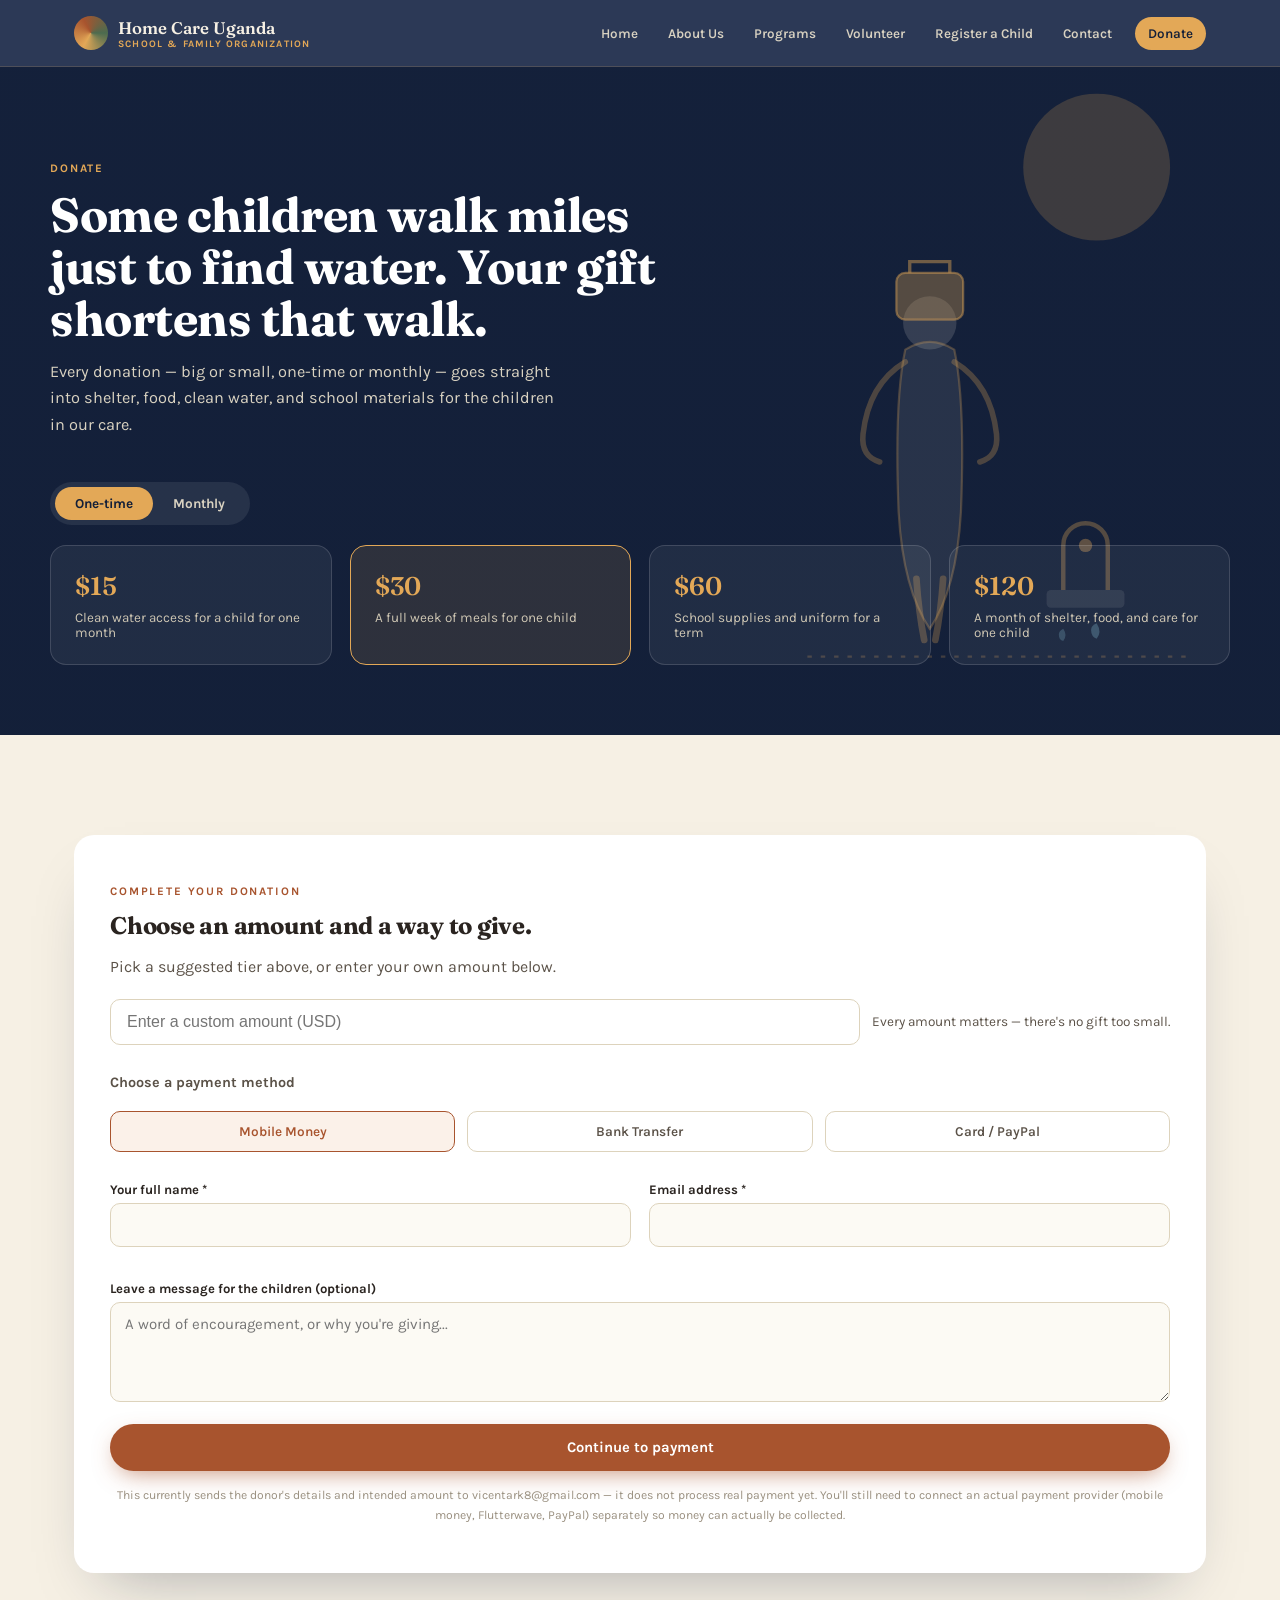
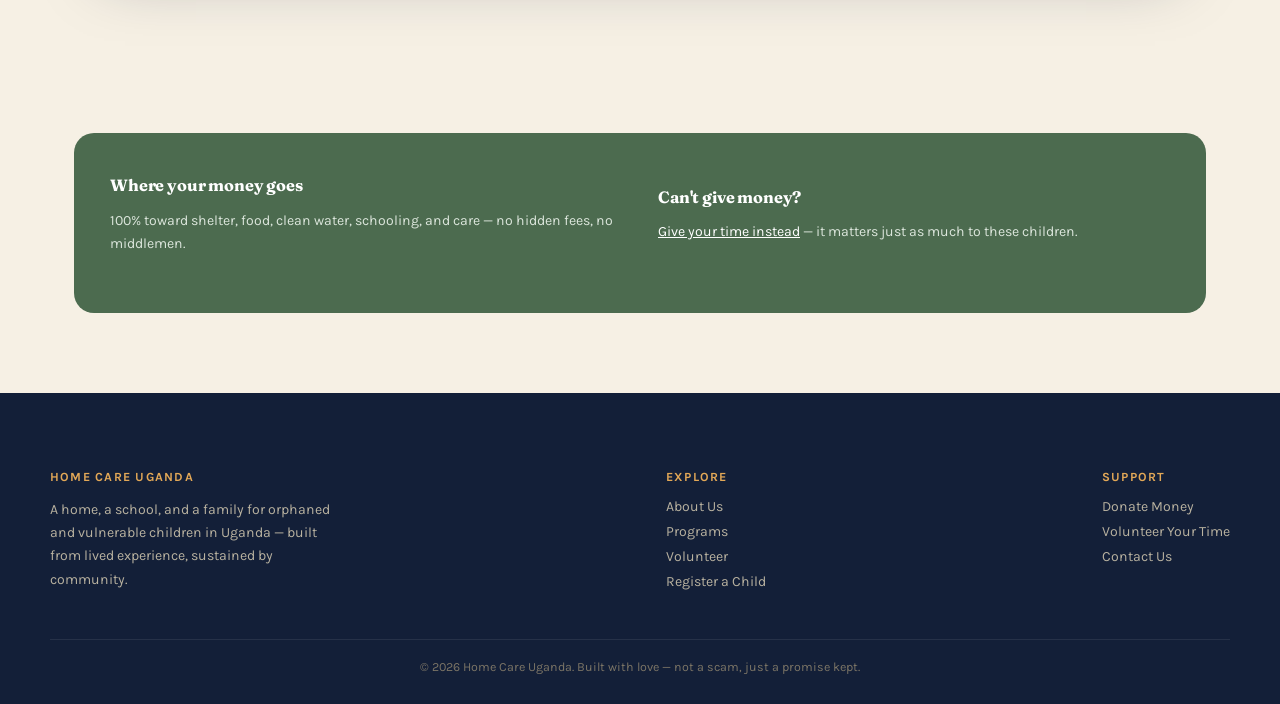
==== donate.html @ a2523b5e "Add files via upload" ====
<!DOCTYPE html>
<html lang="en">
<head>
<meta charset="UTF-8">
<meta name="viewport" content="width=device-width, initial-scale=1.0">
<title>Donate — Home Care Uganda</title>
<link rel="preconnect" href="https://fonts.googleapis.com">
<link href="https://fonts.googleapis.com/css2?family=Fraunces:opsz,wght@9..144,400;9..144,500;9..144,600;9..144,700&family=Karla:ital,wght@0,400;0,500;0,600;0,700;1,400&display=swap" rel="stylesheet">
<link rel="stylesheet" href="styles.css">
</head>
<body data-page="donate">

<header>
  <nav>
    <div class="brand">
      <div class="brand-mark"></div>
      <div class="brand-name">Home Care Uganda<small>SCHOOL &amp; FAMILY ORGANIZATION</small></div>
    </div>
    <button class="hamburger" id="hamburger">☰</button>
    <div class="navlinks" id="navlinks">
      <a data-nav="home" href="index.html">Home</a>
      <a data-nav="about" href="about.html">About Us</a>
      <a data-nav="programs" href="programs.html">Programs</a>
      <a data-nav="volunteer" href="volunteer.html">Volunteer</a>
      <a data-nav="register" href="register.html">Register a Child</a>
      <a data-nav="contact" href="contact.html">Contact</a>
      <a data-nav="donate" href="donate.html" class="cta">Donate</a>
    </div>
  </nav>
</header>

<!-- DONATION HERO with illustrated background art (child at a water source, drawn in-house — not a stock photo) -->
<div class="donate-hero">
  <div class="donate-hero-art" aria-hidden="true">
    <svg viewBox="0 0 400 600" xmlns="http://www.w3.org/2000/svg">
      <!-- sun -->
      <circle cx="300" cy="90" r="66" fill="rgba(227,168,87,0.22)"/>
      <!-- ground -->
      <line x1="40" y1="530" x2="380" y2="530" stroke="rgba(227,168,87,0.25)" stroke-width="2" stroke-dasharray="4 8"/>
      <!-- well / water point -->
      <rect x="255" y="470" width="70" height="16" rx="4" fill="rgba(246,240,228,0.10)"/>
      <path d="M270 470 v-40 a20 20 0 0140 0 v40" fill="none" stroke="rgba(227,168,87,0.35)" stroke-width="4"/>
      <circle cx="290" cy="430" r="6" fill="rgba(227,168,87,0.4)"/>
      <!-- water droplets -->
      <path d="M300 500 q5 8 0 14 q-5-2-5-8 q0-4 5-6z" fill="rgba(120,180,200,0.35)"/>
      <path d="M270 505 q4 6 0 11 q-4-1-4-6 q0-3 4-5z" fill="rgba(120,180,200,0.3)"/>
      <!-- child figure carrying jerrycan -->
      <g>
        <circle cx="150" cy="230" r="24" fill="rgba(246,240,228,0.16)"/>
        <path d="M128 254 Q118 300 122 400 Q126 470 150 505 Q174 470 178 400 Q182 300 172 254 Q150 240 128 254 Z" fill="rgba(246,240,228,0.10)" stroke="rgba(227,168,87,0.30)" stroke-width="2"/>
        <path d="M128 265 Q95 285 90 330 Q88 350 105 355" fill="none" stroke="rgba(227,168,87,0.30)" stroke-width="5" stroke-linecap="round"/>
        <path d="M172 265 Q205 285 210 330 Q212 350 195 355" fill="none" stroke="rgba(227,168,87,0.30)" stroke-width="5" stroke-linecap="round"/>
        <rect x="120" y="185" width="60" height="42" rx="8" fill="rgba(227,168,87,0.35)" stroke="rgba(227,168,87,0.5)" stroke-width="2"/>
        <path d="M132 185 v-10 h36 v10" fill="none" stroke="rgba(227,168,87,0.5)" stroke-width="3"/>
        <path d="M138 460 Q140 490 145 515 M162 460 Q160 490 155 515" fill="none" stroke="rgba(227,168,87,0.30)" stroke-width="6" stroke-linecap="round"/>
      </g>
    </svg>
  </div>
  <div class="donate-hero-inner">
    <p class="eyebrow light">DONATE</p>
    <h1>Some children walk miles just to find water. Your gift shortens that walk.</h1>
    <p class="lead">Every donation — big or small, one-time or monthly — goes straight into shelter, food, clean water, and school materials for the children in our care.</p>

    <div class="tier-toggle" role="group" aria-label="Donation frequency">
      <button type="button" class="active">One-time</button>
      <button type="button">Monthly</button>
    </div>

    <div class="tier-grid">
      <div class="tier-card" data-amount="15">
        <div class="amt">$15</div>
        <div class="impact">Clean water access for a child for one month</div>
      </div>
      <div class="tier-card selected" data-amount="30">
        <div class="amt">$30</div>
        <div class="impact">A full week of meals for one child</div>
      </div>
      <div class="tier-card" data-amount="60">
        <div class="amt">$60</div>
        <div class="impact">School supplies and uniform for a term</div>
      </div>
      <div class="tier-card" data-amount="120">
        <div class="amt">$120</div>
        <div class="impact">A month of shelter, food, and care for one child</div>
      </div>
    </div>
  </div>
</div>

<section class="block tight">
  <div class="donate-form-panel fade-in">
    <p class="eyebrow">COMPLETE YOUR DONATION</p>
    <h2 style="font-size:1.5rem; margin-top:6px; margin-bottom:6px;">Choose an amount and a way to give.</h2>
    <p style="margin-bottom:0;">Pick a suggested tier above, or enter your own amount below.</p>

    <div class="custom-amount-row">
      <input type="number" id="customAmount" placeholder="Enter a custom amount (USD)" min="1">
      <span style="font-size:0.85rem; color:var(--ink-soft);">Every amount matters — there's no gift too small.</span>
    </div>

    <p style="margin-top:26px; margin-bottom:8px; font-weight:700; font-size:0.9rem;">Choose a payment method</p>
    <div class="donate-methods">
      <div class="method-chip active">Mobile Money</div>
      <div class="method-chip">Bank Transfer</div>
      <div class="method-chip">Card / PayPal</div>
    </div>

    <form data-validate style="margin-top:30px;">
      <div class="form-grid">
        <div class="field">
          <label for="d-name">Your full name *</label>
          <input type="text" id="d-name" name="name" required>
        </div>
        <div class="field">
          <label for="d-email">Email address *</label>
          <input type="email" id="d-email" name="email" required>
        </div>
        <div class="field full">
          <label for="d-message">Leave a message for the children (optional)</label>
          <textarea id="d-message" name="message" placeholder="A word of encouragement, or why you're giving..."></textarea>
        </div>
      </div>
      <button type="submit" class="btn btn-primary" style="width:100%; justify-content:center; margin-top:6px;">Continue to payment</button>
      <p style="font-size:0.76rem; color:#9A9080; margin-top:14px; text-align:center;">
        This currently sends the donor's details and intended amount to vicentark8@gmail.com — it does not process real payment yet. You'll still need to connect an actual payment provider (mobile money, Flutterwave, PayPal) separately so money can actually be collected.
      </p>
    </form>
  </div>
</section>

<section class="block">
  <div class="trust-band">
    <div class="trust-item">
      <h4>Where your money goes</h4>
      <p>100% toward shelter, food, clean water, schooling, and care — no hidden fees, no middlemen.</p>
    </div>
    <div class="trust-item">
      <h4>Can't give money?</h4>
      <p><a href="volunteer.html" style="color:#fff; text-decoration:underline;">Give your time instead</a> — it matters just as much to these children.</p>
    </div>
  </div>
</section>

<footer>
  <div class="footer-inner">
    <div class="footer-col" style="max-width:280px;">
      <h5>HOME CARE UGANDA</h5>
      <p>A home, a school, and a family for orphaned and vulnerable children in Uganda — built from lived experience, sustained by community.</p>
    </div>
    <div class="footer-col">
      <h5>EXPLORE</h5>
      <a href="about.html">About Us</a>
      <a href="programs.html">Programs</a>
      <a href="volunteer.html">Volunteer</a>
      <a href="register.html">Register a Child</a>
    </div>
    <div class="footer-col">
      <h5>SUPPORT</h5>
      <a href="donate.html">Donate Money</a>
      <a href="volunteer.html">Volunteer Your Time</a>
      <a href="contact.html">Contact Us</a>
    </div>
  </div>
  <div class="footer-bottom">© 2026 Home Care Uganda. Built with love — not a scam, just a promise kept.</div>
</footer>

<script src="script.js"></script>
</body>
</html>
---- styles.css ----
/* ===========================================================
   HOME CARE UGANDA — SHARED STYLESHEET
   Link this file in every page: <link rel="stylesheet" href="styles.css">
   =========================================================== */

:root{
  --indigo:#1B2A4A;
  --indigo-deep:#131F38;
  --rust:#A8542E;
  --rust-light:#C6693D;
  --gold:#E3A857;
  --green:#4C6B4F;
  --ivory:#F6F0E4;
  --ivory-dim:#EDE4D2;
  --ink:#2A2420;
  --ink-soft:#5B5248;
  --radius:14px;
}
*{box-sizing:border-box;}
html{scroll-behavior:smooth;}
body{
  margin:0;
  font-family:'Karla',sans-serif;
  color:var(--ink);
  background:var(--ivory);
  -webkit-font-smoothing:antialiased;
}
h1,h2,h3,h4{
  font-family:'Fraunces',serif;
  margin:0;
  line-height:1.08;
  letter-spacing:-0.01em;
}
p{line-height:1.65; color:var(--ink-soft);}
a{text-decoration:none; color:inherit;}
button{font-family:inherit; cursor:pointer;}
ul{margin:0; padding:0;}

.eyebrow{
  font-size:0.72rem; font-weight:700; letter-spacing:0.16em;
  text-transform:uppercase; color:var(--rust);
}
.eyebrow.light{color:var(--gold);}

/* Bark-cloth inspired texture */
.barkcloth{
  background-color:var(--indigo);
  background-image:
    repeating-linear-gradient(115deg, rgba(230,180,100,0.05) 0 2px, transparent 2px 26px),
    repeating-linear-gradient(25deg, rgba(230,180,100,0.04) 0 1px, transparent 1px 18px);
}

/* ---------- NAV ---------- */
header{
  position:sticky; top:0; z-index:100;
  background:rgba(27,42,74,0.92);
  backdrop-filter:blur(8px);
  border-bottom:1px solid rgba(230,180,100,0.18);
}
nav{
  max-width:1180px; margin:0 auto;
  display:flex; align-items:center; justify-content:space-between;
  padding:16px 24px;
}
.brand{display:flex; align-items:center; gap:10px; color:var(--ivory);}
.brand-mark{
  width:34px;height:34px;border-radius:50%;
  background:conic-gradient(from 210deg, var(--gold), var(--rust), var(--green), var(--gold));
  flex-shrink:0;
}
.brand-name{font-family:'Fraunces',serif; font-size:1.05rem; font-weight:600;}
.brand-name small{display:block; font-family:'Karla',sans-serif; font-size:0.62rem; letter-spacing:0.12em; color:var(--gold); font-weight:700;}
.navlinks{display:flex; gap:4px; align-items:center;}
.navlinks a{
  background:none; border:none; color:#D9D2C1; font-size:0.84rem; font-weight:600;
  padding:9px 13px; border-radius:20px; transition:all .2s; display:inline-block;
}
.navlinks a:hover, .navlinks a.active{background:rgba(230,180,100,0.16); color:var(--gold);}
.navlinks a.cta{background:var(--gold); color:var(--indigo-deep); margin-left:6px;}
.navlinks a.cta:hover{background:#EEBB6E; color:var(--indigo-deep);}
.hamburger{display:none; background:none; border:none; color:var(--ivory); font-size:1.5rem;}
@media (max-width:960px){
  .navlinks{position:absolute; top:100%; left:0; right:0; background:var(--indigo-deep); flex-direction:column; align-items:stretch; padding:10px 16px 18px; display:none; gap:2px;}
  .navlinks.open{display:flex;}
  .navlinks a{text-align:left; width:100%;}
  .navlinks a.cta{margin-left:0; margin-top:6px; text-align:center;}
  .hamburger{display:block;}
}

/* ---------- PAGE HERO (used on about/programs/volunteer/contact/register) ---------- */
.page-hero{
  padding:64px 24px 56px; color:var(--ivory); position:relative; overflow:hidden;
}
.page-hero-inner{max-width:1180px; margin:0 auto; position:relative; z-index:2;}
.page-hero h1{font-size:clamp(2rem,4.4vw,3rem); font-weight:600; color:#fff; max-width:760px;}
.page-hero p.lead{max-width:560px; font-size:1.02rem; color:#D9D2C1; margin-top:14px;}
.page-hero-art{
  position:absolute; right:2%; top:50%; transform:translateY(-50%);
  width:200px; opacity:0.85; pointer-events:none; z-index:1;
}
.page-hero-art svg{width:100%; height:auto;}
@media (max-width:820px){.page-hero-art{display:none;}}

/* ---------- HOME HERO ---------- */
.hero{position:relative; overflow:hidden; padding:90px 24px 110px; color:var(--ivory);}
.hero::before{
  content:""; position:absolute; right:-10%; top:-20%; width:600px; height:600px; border-radius:50%;
  background:radial-gradient(circle, rgba(227,168,87,0.35), transparent 70%);
}
.hero-inner{max-width:1180px; margin:0 auto; position:relative; z-index:2;}
.hero h1{font-size:clamp(2.2rem, 5vw, 3.6rem); font-weight:600; max-width:820px; color:#fff;}
.hero .accent{color:var(--gold); font-style:italic; font-weight:500;}
.hero p.lead{max-width:560px; font-size:1.08rem; color:#D9D2C1; margin-top:18px;}
.hero-actions{display:flex; gap:14px; margin-top:32px; flex-wrap:wrap;}
.btn{
  display:inline-flex; align-items:center; gap:8px;
  padding:13px 26px; border-radius:30px; font-weight:700; font-size:0.92rem;
  border:2px solid transparent; transition:transform .15s, box-shadow .15s;
}
.btn:hover{transform:translateY(-2px);}
.btn-primary{background:var(--rust); color:#fff; box-shadow:0 8px 24px -8px rgba(168,84,46,0.7);}
.btn-primary:hover{background:var(--rust-light);}
.btn-ghost{border-color:rgba(246,240,228,0.4); color:var(--ivory);}
.btn-ghost:hover{border-color:var(--gold); color:var(--gold);}
.sunrise-divider{position:relative; height:64px; margin-top:60px;}
.sunrise-divider svg{position:absolute; bottom:-2px; left:0; width:100%; height:auto;}

.stats-row{max-width:1180px; margin:40px auto 0; display:flex; gap:28px; flex-wrap:wrap; position:relative; z-index:2;}
.stat{flex:1; min-width:140px;}
.stat .num{font-family:'Fraunces',serif; font-size:2.1rem; color:var(--gold); font-weight:600;}
.stat .label{font-size:0.8rem; color:#C9C0AC; margin-top:2px;}

/* ---------- SECTIONS ---------- */
section.block{max-width:1180px; margin:0 auto; padding:80px 24px;}
section.block.tight{padding-top:40px;}
.section-head{max-width:640px; margin-bottom:44px;}
.section-head h2{font-size:clamp(1.7rem,3.4vw,2.4rem); margin-top:8px; font-weight:600;}
.section-head p{margin-top:12px; font-size:1rem;}

/* ---------- CARDS ---------- */
.weave-card{background:#fff; border-radius:var(--radius); padding:26px; position:relative; border:1px solid #E7DEC9;}
.weave-card::before{content:""; position:absolute; inset:6px; border-radius:9px; border:1px dashed rgba(168,84,46,0.25); pointer-events:none;}

.grid3{display:grid; grid-template-columns:repeat(3,1fr); gap:22px;}
.grid4{display:grid; grid-template-columns:repeat(4,1fr); gap:18px;}
.grid2{display:grid; grid-template-columns:1fr 1fr; gap:22px;}
@media (max-width:900px){.grid3{grid-template-columns:1fr 1fr;} .grid4{grid-template-columns:1fr 1fr;}}
@media (max-width:760px){.grid2{grid-template-columns:1fr;}}
@media (max-width:600px){.grid3{grid-template-columns:1fr;} .grid4{grid-template-columns:1fr;}}

.icon-circle{width:52px; height:52px; border-radius:50%; display:flex; align-items:center; justify-content:center; background:var(--ivory-dim); margin-bottom:16px;}
.icon-circle svg{width:26px; height:26px;}

/* ---------- PROGRAMS ---------- */
.program-card{cursor:pointer;}
.program-card h3{font-size:1.15rem; margin-bottom:8px;}
.program-card .tag{font-size:0.72rem; font-weight:700; color:var(--rust); letter-spacing:0.06em; text-transform:uppercase;}
.program-detail{display:none; margin-top:18px; padding-top:18px; border-top:1px dashed #E1D5B8;}
.program-detail.open{display:block;}
.program-detail ul{margin:10px 0 0; padding-left:18px; list-style:disc;}
.program-detail li{margin-bottom:6px; font-size:0.94rem; color:var(--ink-soft);}
.chevron{transition:transform .2s; display:inline-block;}
.program-card.expanded .chevron{transform:rotate(180deg);}

/* ---------- ABOUT TABS ---------- */
.subtabs{display:flex; gap:8px; margin-bottom:30px; flex-wrap:wrap;}
.subtabs button{background:#fff; border:1px solid #E1D5B8; padding:9px 18px; border-radius:24px; font-size:0.85rem; font-weight:600; color:var(--ink-soft);}
.subtabs button.active{background:var(--indigo); color:var(--gold); border-color:var(--indigo);}
.subpanel{display:none;}
.subpanel.active{display:block;}
.story-quote{border-left:3px solid var(--rust); padding-left:20px; margin:22px 0; font-family:'Fraunces',serif; font-size:1.15rem; font-style:italic; color:var(--ink);}

/* ---------- MOMENTS GALLERY ---------- */
.moment-card{border-radius:var(--radius); overflow:hidden; background:#fff; border:1px solid #E7DEC9;}
.moment-visual{height:150px; display:flex; align-items:center; justify-content:center; position:relative;}
.moment-visual svg{width:64px; height:64px; position:relative; z-index:2;}
.moment-caption{padding:14px 16px;}
.moment-caption .tag{font-size:0.68rem; letter-spacing:0.1em; text-transform:uppercase; color:var(--rust); font-weight:700;}
.moment-caption p{margin:4px 0 0; font-size:0.88rem;}
.placeholder-note{text-align:center; font-size:0.78rem; color:#B0A48C; margin-top:20px; font-style:italic;}

/* ---------- TRUST BAND ---------- */
.trust-band{background:var(--green); color:#fff; border-radius:20px; padding:44px 36px; display:flex; gap:36px; flex-wrap:wrap; align-items:center;}
.trust-band .trust-item{flex:1; min-width:200px;}
.trust-band h4{color:#fff; font-size:1.02rem; margin-bottom:6px;}
.trust-band p{color:#DCE6DC; font-size:0.88rem;}

/* ---------- INVOLVE / VOLUNTEER CARDS ---------- */
.involve-card{border-radius:18px; padding:32px; color:#fff; position:relative; overflow:hidden;}
.involve-card.money{background:linear-gradient(135deg, var(--rust), var(--rust-light));}
.involve-card.time{background:linear-gradient(135deg, var(--indigo), var(--indigo-deep));}
.involve-card h3{color:#fff; font-size:1.4rem; margin-bottom:10px;}
.involve-card p{color:rgba(255,255,255,0.85);}
.involve-card .btn{margin-top:20px; background:#fff; color:var(--ink);}
.involve-card .btn:hover{background:var(--gold); color:#fff;}

/* ---------- DONATION PAGE ---------- */
.donate-hero{
  position:relative; overflow:hidden; padding:80px 24px 70px; color:#fff;
  background:linear-gradient(180deg, rgba(19,31,56,0.88), rgba(19,31,56,0.94)), var(--indigo);
}
.donate-hero-art{
  position:absolute; right:0; bottom:0; height:100%; width:46%;
  opacity:0.9; pointer-events:none;
}
.donate-hero-art svg{width:100%; height:100%;}
.donate-hero-inner{max-width:1180px; margin:0 auto; position:relative; z-index:2;}
.donate-hero h1{font-size:clamp(2rem,4.4vw,3rem); color:#fff; max-width:640px;}
.donate-hero p.lead{max-width:520px; color:#D9D2C1; margin-top:14px; font-size:1.02rem;}

.tier-toggle{display:inline-flex; background:rgba(255,255,255,0.08); border-radius:30px; padding:5px; margin-top:26px;}
.tier-toggle button{
  border:none; background:none; color:#D9D2C1; padding:9px 20px; border-radius:24px; font-weight:700; font-size:0.85rem;
}
.tier-toggle button.active{background:var(--gold); color:var(--indigo-deep);}

.tier-grid{display:grid; grid-template-columns:repeat(4,1fr); gap:18px; margin-top:20px; position:relative; z-index:2;}
@media (max-width:960px){.tier-grid{grid-template-columns:1fr 1fr;}}
@media (max-width:560px){.tier-grid{grid-template-columns:1fr;}}
.tier-card{
  background:rgba(255,255,255,0.06); border:1px solid rgba(255,255,255,0.14); border-radius:16px; padding:24px;
  transition:transform .15s, border-color .15s; cursor:pointer;
}
.tier-card:hover{transform:translateY(-3px); border-color:var(--gold);}
.tier-card.selected{border-color:var(--gold); background:rgba(227,168,87,0.12);}
.tier-card .amt{font-family:'Fraunces',serif; font-size:1.6rem; color:var(--gold); font-weight:600;}
.tier-card .impact{font-size:0.84rem; color:#CFC7B4; margin-top:8px;}

.donate-form-panel{
  background:#fff; border-radius:20px; padding:36px; margin-top:60px; box-shadow:0 30px 60px -30px rgba(19,31,56,0.35);
}
.custom-amount-row{display:flex; gap:12px; align-items:center; margin-top:18px; flex-wrap:wrap;}
.custom-amount-row input[type="number"]{
  flex:1; min-width:160px; padding:13px 16px; border-radius:10px; border:1px solid #DDD3BC; font-size:1rem;
}
.donate-methods{display:flex; gap:12px; flex-wrap:wrap; margin-top:16px;}
.method-chip{border:1px solid #DDD3BC; border-radius:10px; padding:12px 16px; font-size:0.85rem; font-weight:600; color:var(--ink-soft); flex:1; min-width:140px; text-align:center;}
.method-chip.active{border-color:var(--rust); color:var(--rust); background:#FBF1E9;}

/* ---------- FORMS (donation + register) ---------- */
.form-grid{display:grid; grid-template-columns:1fr 1fr; gap:18px;}
@media (max-width:640px){.form-grid{grid-template-columns:1fr;}}
.field{display:flex; flex-direction:column; gap:6px; margin-bottom:16px;}
.field.full{grid-column:1 / -1;}
.field label{font-size:0.82rem; font-weight:700; color:var(--ink);}
.field .hint{font-size:0.74rem; color:#9A9080;}
.field input, .field select, .field textarea{
  padding:12px 14px; border-radius:10px; border:1px solid #DDD3BC; font-family:inherit; font-size:0.94rem; background:#FCFAF4;
}
.field input:focus, .field select:focus, .field textarea:focus{outline:2px solid var(--gold); border-color:var(--gold);}
.field textarea{resize:vertical; min-height:100px;}
.consent-row{display:flex; align-items:flex-start; gap:10px; margin:18px 0;}
.consent-row input{margin-top:3px;}
.consent-row label{font-size:0.86rem; color:var(--ink-soft);}
.form-note{
  background:var(--ivory-dim); border-left:3px solid var(--gold); padding:14px 18px; border-radius:8px; font-size:0.86rem; color:var(--ink-soft); margin-bottom:26px;
}
fieldset{border:none; padding:0; margin:0 0 28px;}
fieldset legend{font-family:'Fraunces',serif; font-size:1.15rem; margin-bottom:14px; padding:0;}

/* ---------- PROCESS STEPS (register page) ---------- */
.steps{display:flex; gap:0; margin-bottom:50px; flex-wrap:wrap;}
.step{flex:1; min-width:180px; padding:0 18px 0 0; position:relative;}
.step .step-num{
  width:34px; height:34px; border-radius:50%; background:var(--rust); color:#fff; display:flex; align-items:center; justify-content:center;
  font-weight:700; font-size:0.9rem; margin-bottom:12px;
}
.step h4{font-size:0.98rem; margin-bottom:4px;}
.step p{font-size:0.84rem;}

/* ---------- FOOTER ---------- */
footer{background:var(--indigo-deep); color:#B9B2A0; padding:56px 24px 30px;}
.footer-inner{max-width:1180px; margin:0 auto; display:flex; justify-content:space-between; gap:40px; flex-wrap:wrap;}
.footer-col h5{color:var(--gold); font-size:0.78rem; letter-spacing:0.1em; text-transform:uppercase; margin-bottom:14px;}
.footer-col p, .footer-col a{display:block; font-size:0.88rem; margin-bottom:8px; color:#B9B2A0;}
.footer-col a:hover{color:var(--gold);}
.footer-bottom{max-width:1180px; margin:40px auto 0; padding-top:20px; border-top:1px solid rgba(255,255,255,0.08); font-size:0.78rem; text-align:center; color:#7C7566;}

.fade-in{opacity:0; transform:translateY(16px); transition:opacity .6s ease, transform .6s ease;}
.fade-in.visible{opacity:1; transform:translateY(0);}
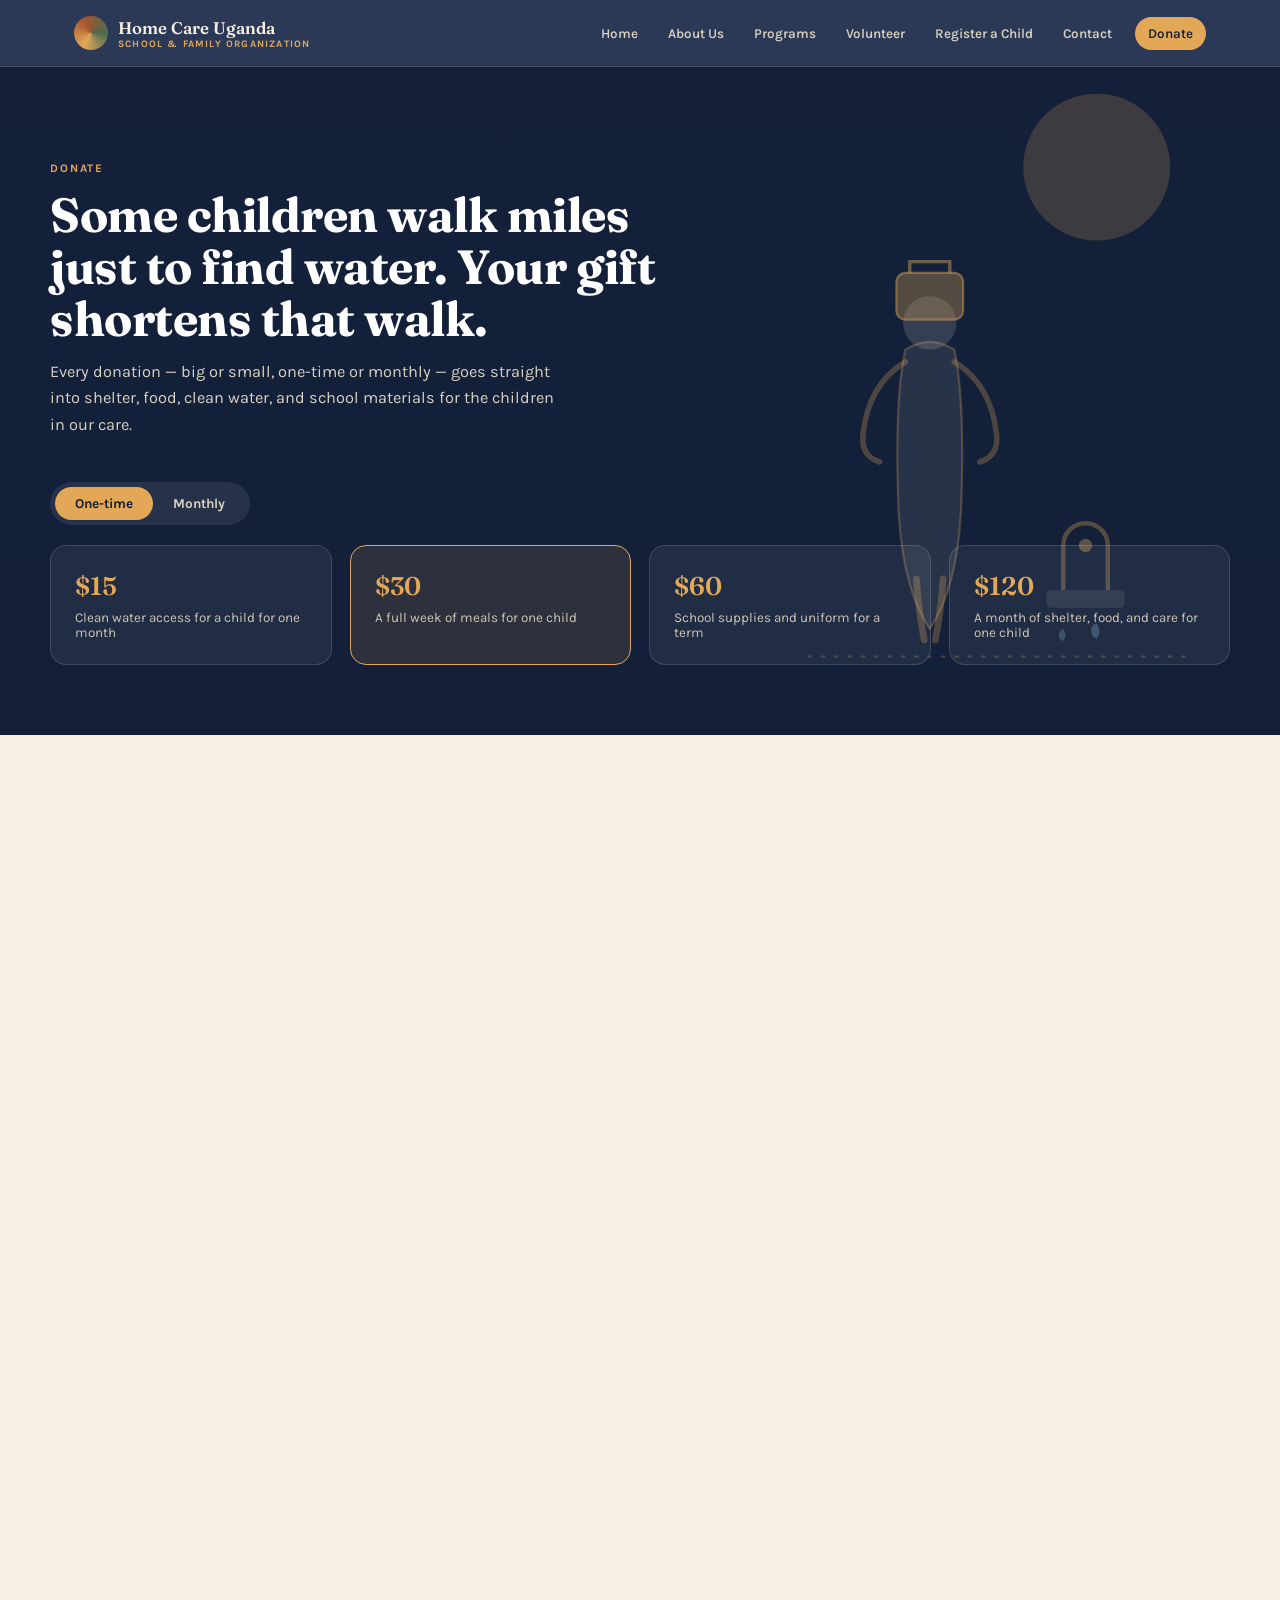
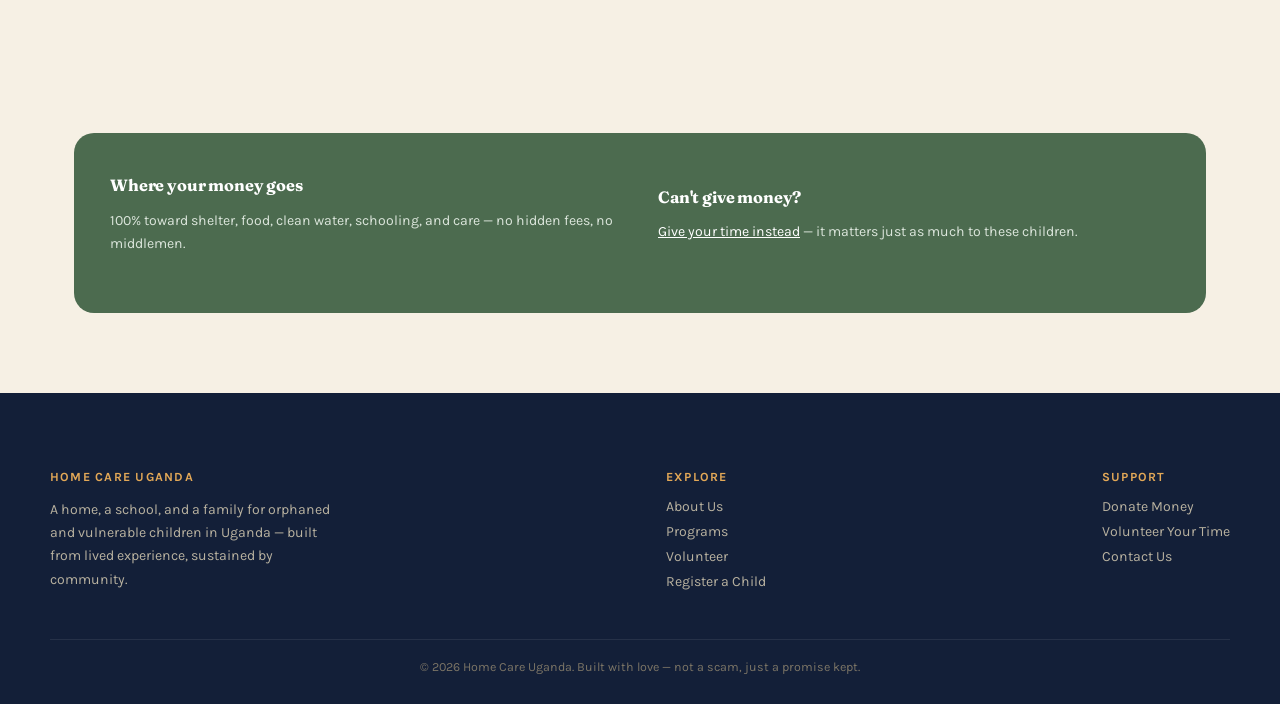
==== commit 0884249e: "Add script tag to include script.js in donate.html" ====
--- a/donate.html
+++ b/donate.html
@@ -94,7 +94,7 @@
     <p style="margin-bottom:0;">Pick a suggested tier above, or enter your own amount below.</p>
 
     <div class="custom-amount-row">
-      <input type="number" id="customAmount" placeholder="Enter a custom amount (USD)" min="1">
+      <input type="number" id="customAmount" name="amount" placeholder="Enter a custom amount (USD)" min="1">
       <span style="font-size:0.85rem; color:var(--ink-soft);">Every amount matters — there's no gift too small.</span>
     </div>
 
@@ -163,6 +163,7 @@
   </div>
   <div class="footer-bottom">© 2026 Home Care Uganda. Built with love — not a scam, just a promise kept.</div>
 </footer>
+  
 
 <script src="script.js"></script>
 </body>
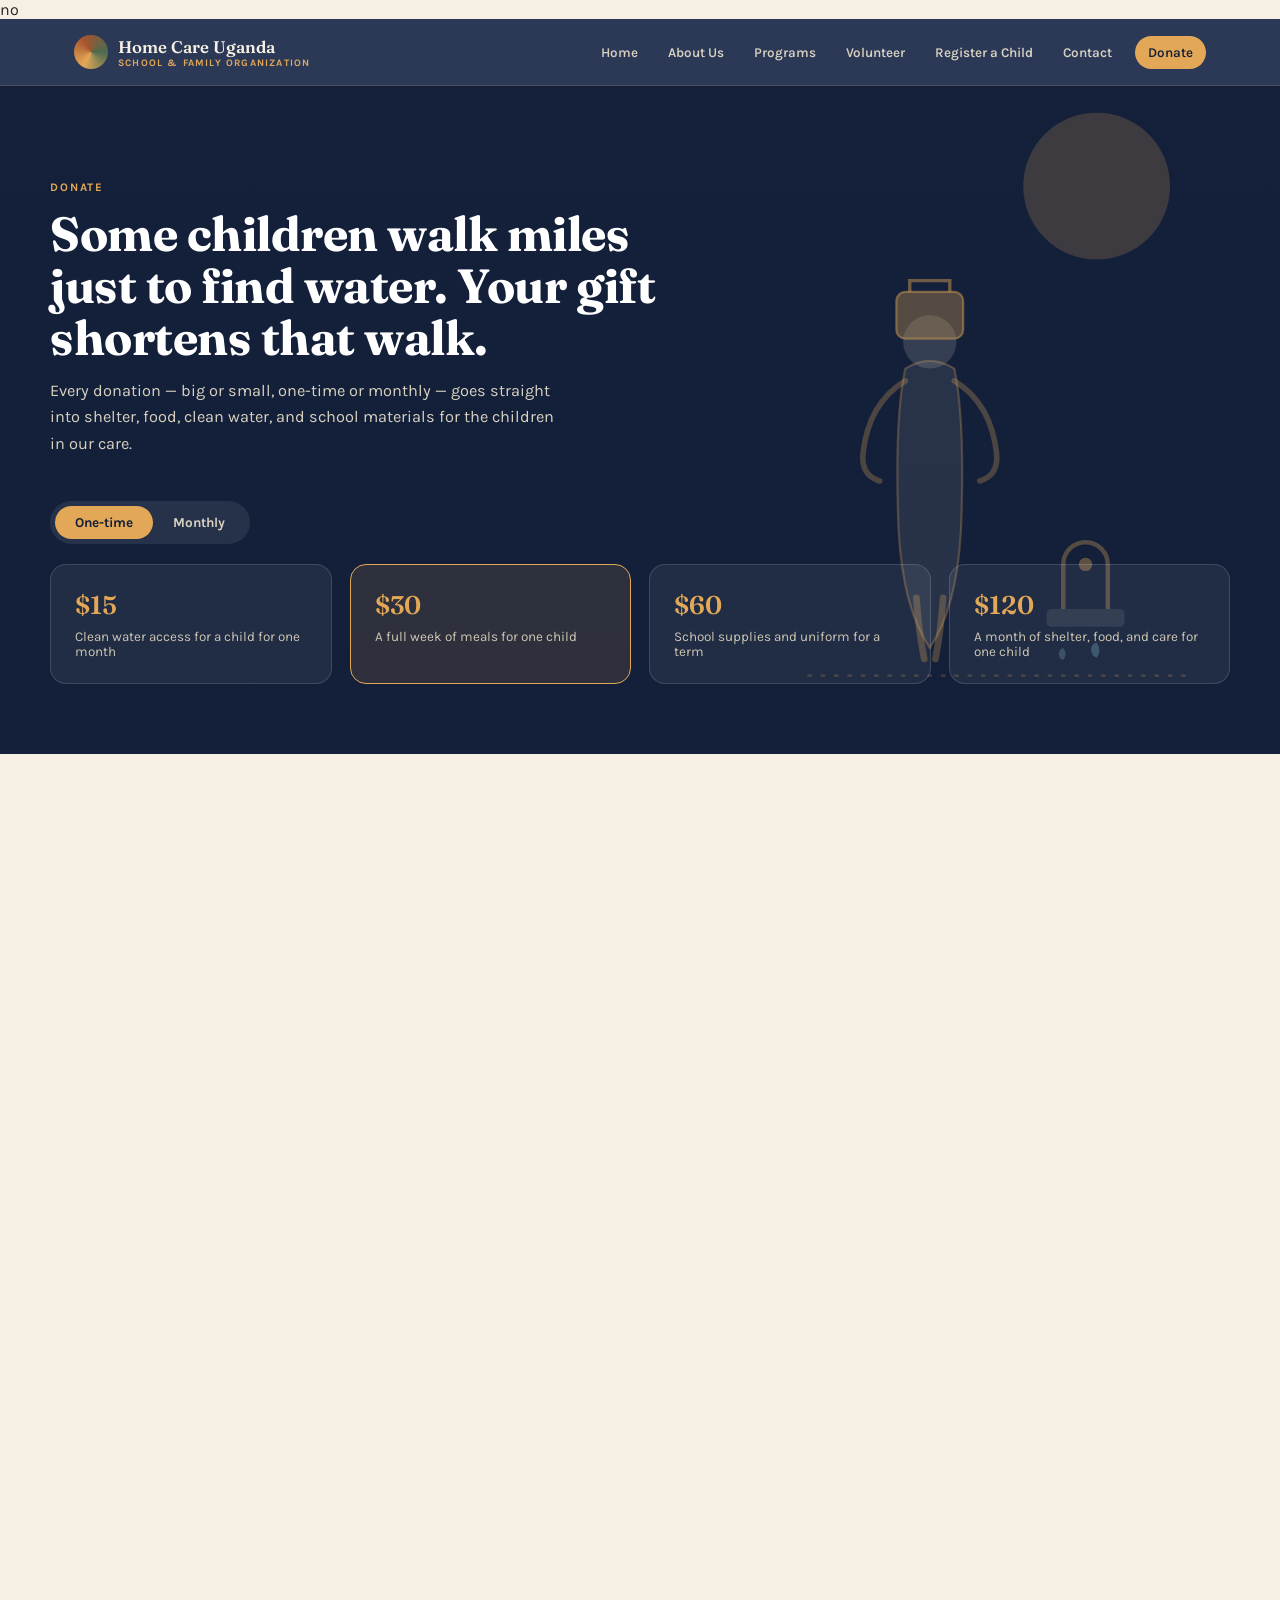
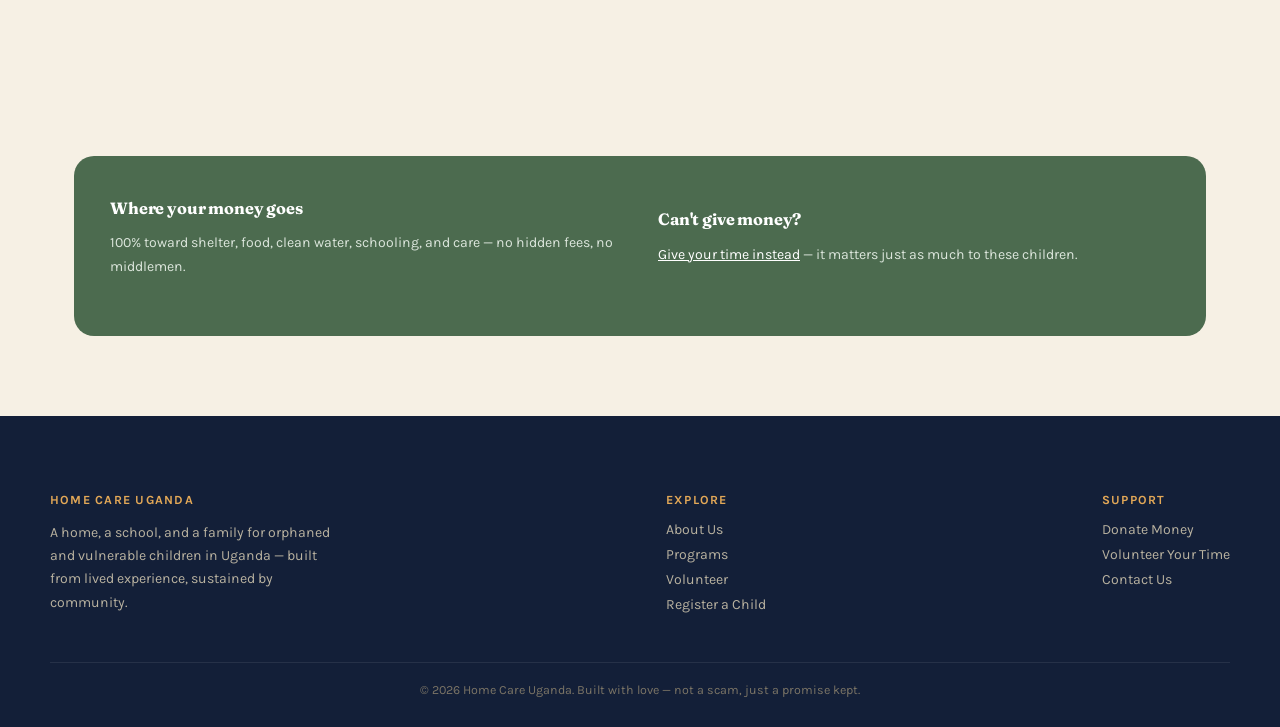
==== commit 11fcf31a: "Update donate.html with data-page-form attribute Added data-page-form attribute to the donate form." ====
--- a/donate.html
+++ b/donate.html
@@ -1,4 +1,4 @@
-<!DOCTYPE html>
+no<!DOCTYPE html>
 <html lang="en">
 <head>
 <meta charset="UTF-8">
@@ -105,7 +105,7 @@
       <div class="method-chip">Card / PayPal</div>
     </div>
 
-    <form data-validate style="margin-top:30px;">
+    <form data-validate data-page-form="donate" style="margin-top:30px;">
       <div class="form-grid">
         <div class="field">
           <label for="d-name">Your full name *</label>
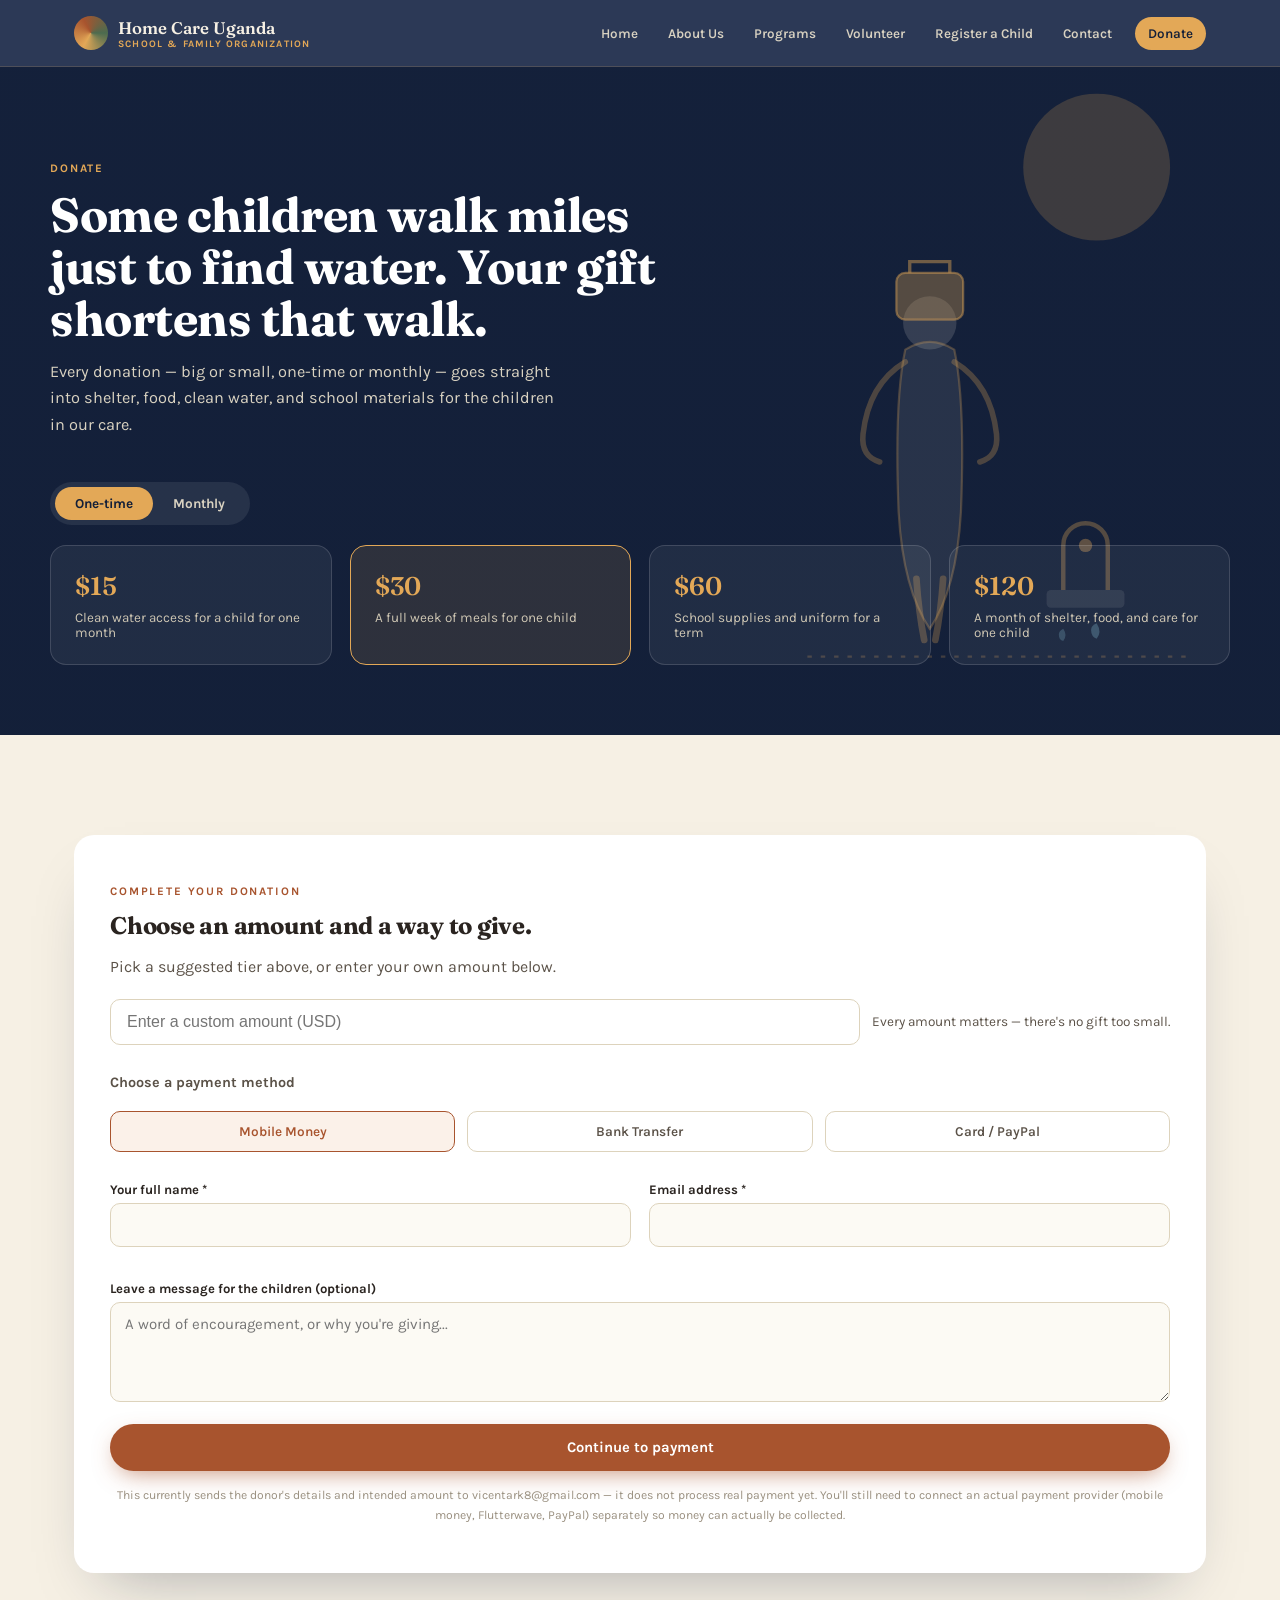
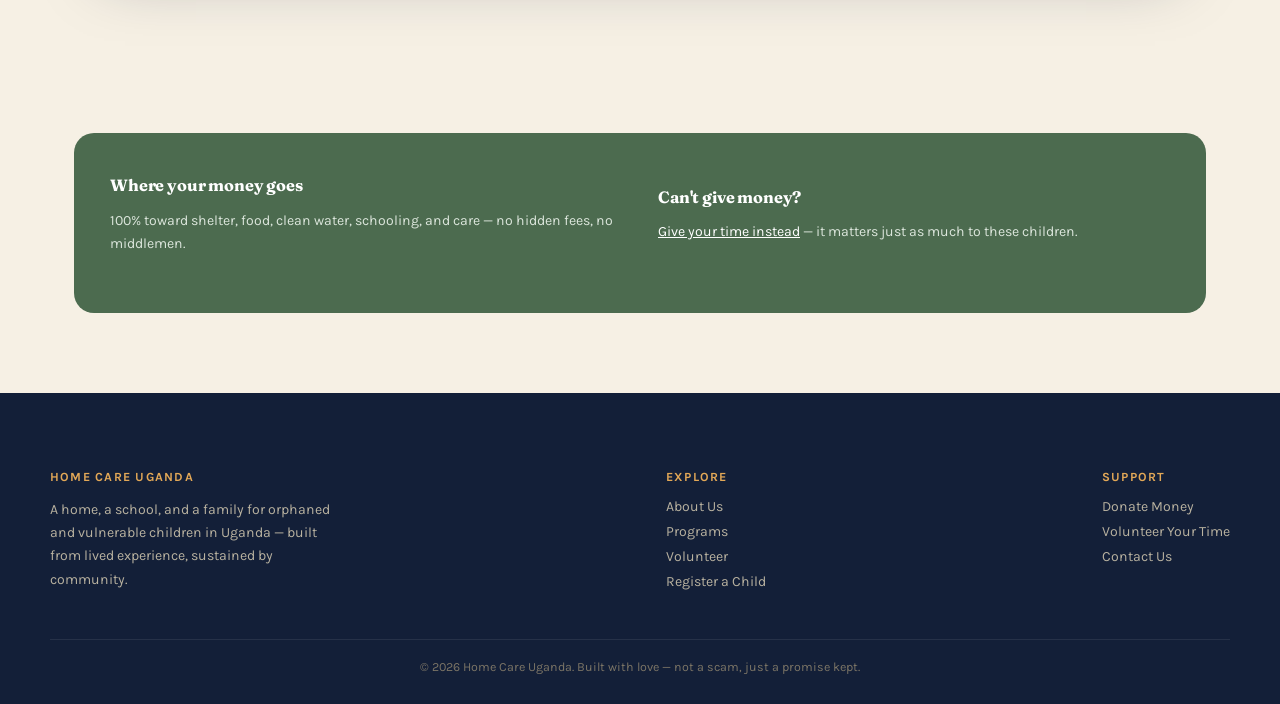
==== commit 6b56ca24: "Add files via upload" ====
--- a/donate.html
+++ b/donate.html
@@ -1,4 +1,4 @@
-no<!DOCTYPE html>
+<!DOCTYPE html>
 <html lang="en">
 <head>
 <meta charset="UTF-8">
@@ -163,7 +163,6 @@
   </div>
   <div class="footer-bottom">© 2026 Home Care Uganda. Built with love — not a scam, just a promise kept.</div>
 </footer>
-  
 
 <script src="script.js"></script>
 </body>
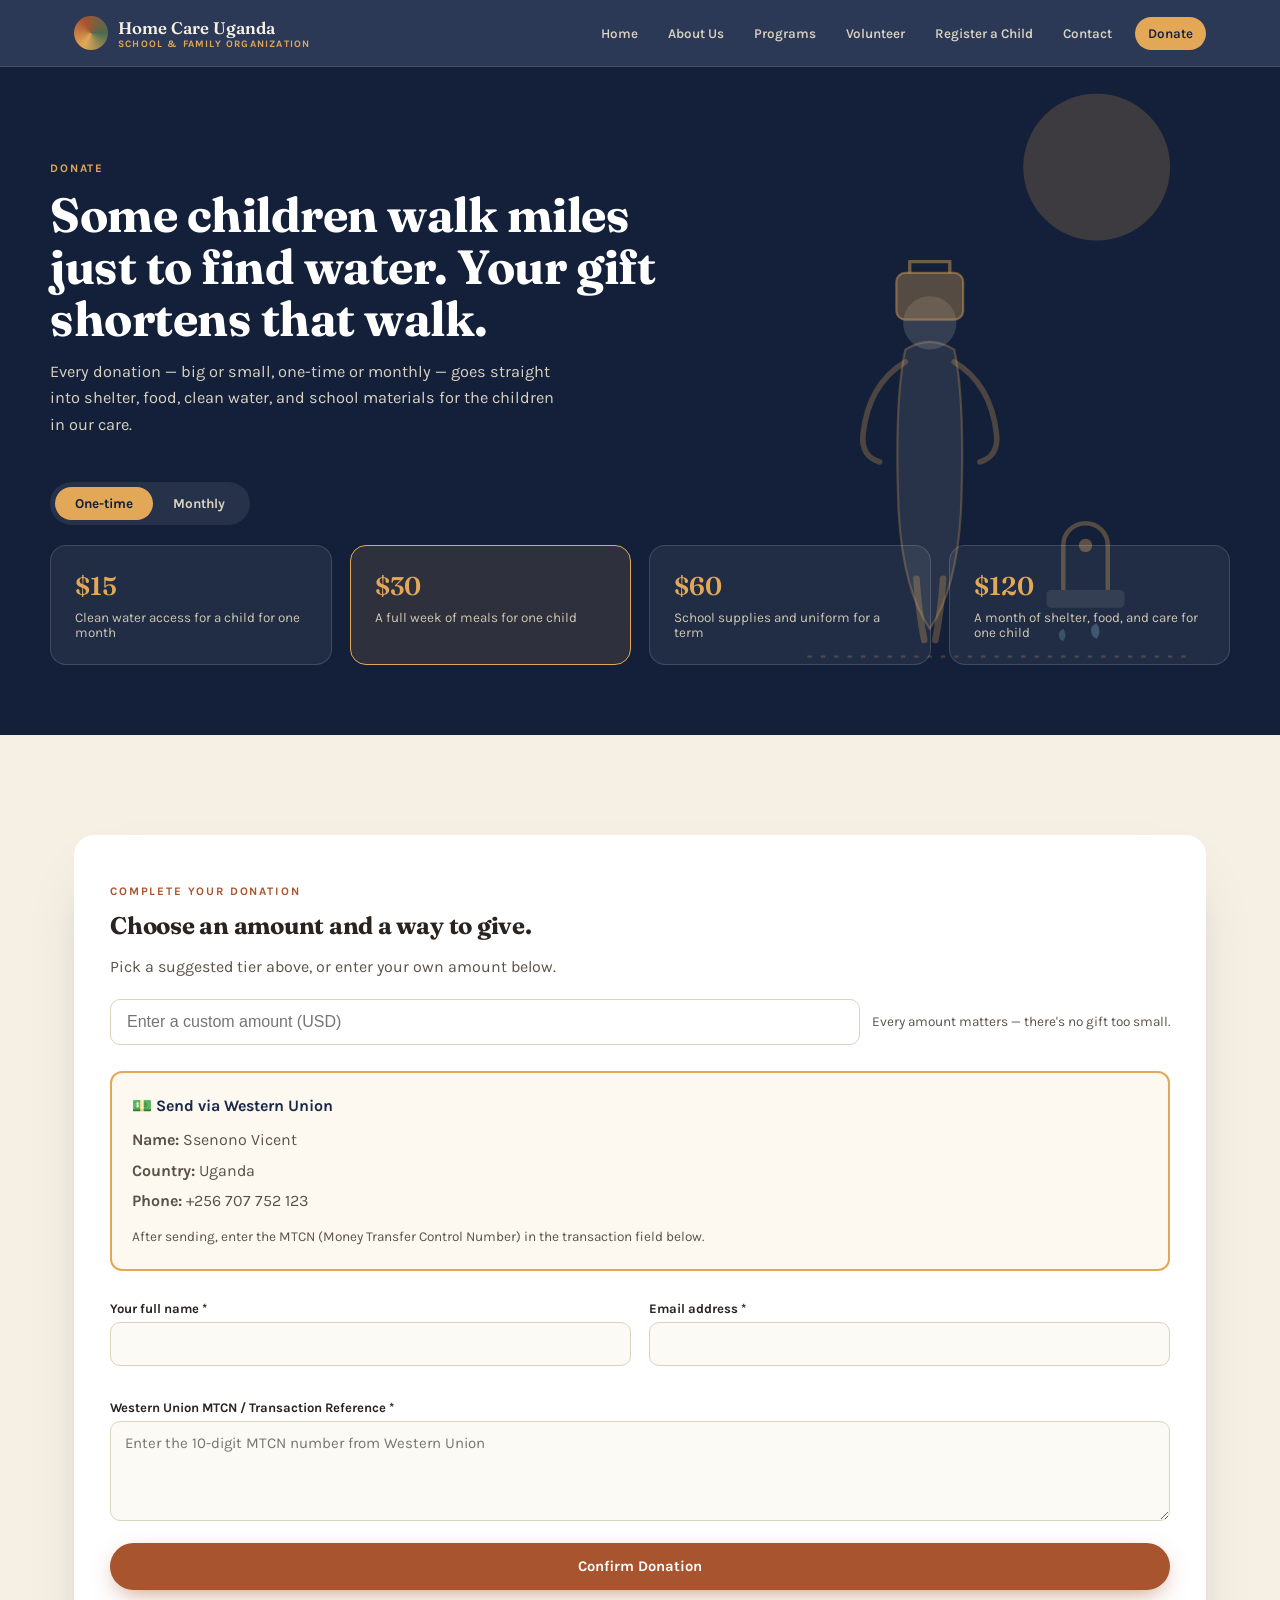
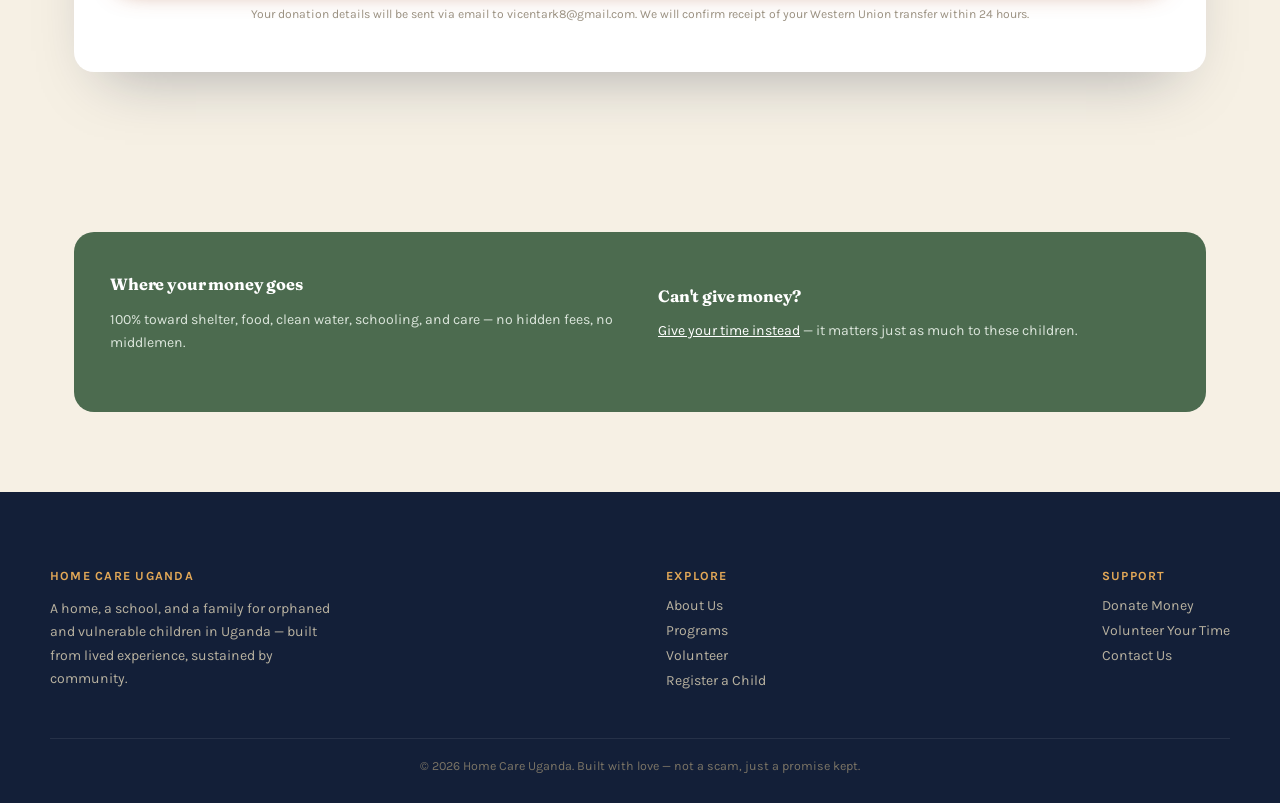
==== commit 6bdcf1e3: "Update donation page for Western Union payments" ====
--- a/donate.html
+++ b/donate.html
@@ -29,22 +29,17 @@
   </nav>
 </header>
 
-<!-- DONATION HERO with illustrated background art (child at a water source, drawn in-house — not a stock photo) -->
+<!-- DONATION HERO with illustrated background art -->
 <div class="donate-hero">
   <div class="donate-hero-art" aria-hidden="true">
     <svg viewBox="0 0 400 600" xmlns="http://www.w3.org/2000/svg">
-      <!-- sun -->
       <circle cx="300" cy="90" r="66" fill="rgba(227,168,87,0.22)"/>
-      <!-- ground -->
       <line x1="40" y1="530" x2="380" y2="530" stroke="rgba(227,168,87,0.25)" stroke-width="2" stroke-dasharray="4 8"/>
-      <!-- well / water point -->
       <rect x="255" y="470" width="70" height="16" rx="4" fill="rgba(246,240,228,0.10)"/>
       <path d="M270 470 v-40 a20 20 0 0140 0 v40" fill="none" stroke="rgba(227,168,87,0.35)" stroke-width="4"/>
       <circle cx="290" cy="430" r="6" fill="rgba(227,168,87,0.4)"/>
-      <!-- water droplets -->
       <path d="M300 500 q5 8 0 14 q-5-2-5-8 q0-4 5-6z" fill="rgba(120,180,200,0.35)"/>
       <path d="M270 505 q4 6 0 11 q-4-1-4-6 q0-3 4-5z" fill="rgba(120,180,200,0.3)"/>
-      <!-- child figure carrying jerrycan -->
       <g>
         <circle cx="150" cy="230" r="24" fill="rgba(246,240,228,0.16)"/>
         <path d="M128 254 Q118 300 122 400 Q126 470 150 505 Q174 470 178 400 Q182 300 172 254 Q150 240 128 254 Z" fill="rgba(246,240,228,0.10)" stroke="rgba(227,168,87,0.30)" stroke-width="2"/>
@@ -98,11 +93,13 @@
       <span style="font-size:0.85rem; color:var(--ink-soft);">Every amount matters — there's no gift too small.</span>
     </div>
 
-    <p style="margin-top:26px; margin-bottom:8px; font-weight:700; font-size:0.9rem;">Choose a payment method</p>
-    <div class="donate-methods">
-      <div class="method-chip active">Mobile Money</div>
-      <div class="method-chip">Bank Transfer</div>
-      <div class="method-chip">Card / PayPal</div>
+    <!-- ===== WESTERN UNION DETAILS (Replaces payment methods) ===== -->
+    <div style="margin-top:26px; background:#FDF9F0; border:2px solid var(--gold); border-radius:12px; padding:20px;">
+      <p style="font-weight:700; margin:0 0 8px 0; font-size:1rem; color:var(--indigo);">💵 Send via Western Union</p>
+      <p style="margin:4px 0;"><strong>Name:</strong> Ssenono Vicent</p>
+      <p style="margin:4px 0;"><strong>Country:</strong> Uganda</p>
+      <p style="margin:4px 0;"><strong>Phone:</strong> +256 707 752 123</p>
+      <p style="margin:12px 0 0 0; font-size:0.85rem; color:var(--ink-soft);">After sending, enter the MTCN (Money Transfer Control Number) in the transaction field below.</p>
     </div>
 
     <form data-validate data-page-form="donate" style="margin-top:30px;">
@@ -116,13 +113,13 @@
           <input type="email" id="d-email" name="email" required>
         </div>
         <div class="field full">
-          <label for="d-message">Leave a message for the children (optional)</label>
-          <textarea id="d-message" name="message" placeholder="A word of encouragement, or why you're giving..."></textarea>
+          <label for="d-message">Western Union MTCN / Transaction Reference *</label>
+          <textarea id="d-message" name="message" placeholder="Enter the 10-digit MTCN number from Western Union" required></textarea>
         </div>
       </div>
-      <button type="submit" class="btn btn-primary" style="width:100%; justify-content:center; margin-top:6px;">Continue to payment</button>
+      <button type="submit" class="btn btn-primary" style="width:100%; justify-content:center; margin-top:6px;">Confirm Donation</button>
       <p style="font-size:0.76rem; color:#9A9080; margin-top:14px; text-align:center;">
-        This currently sends the donor's details and intended amount to vicentark8@gmail.com — it does not process real payment yet. You'll still need to connect an actual payment provider (mobile money, Flutterwave, PayPal) separately so money can actually be collected.
+        Your donation details will be sent via email to vicentark8@gmail.com. We will confirm receipt of your Western Union transfer within 24 hours.
       </p>
     </form>
   </div>
